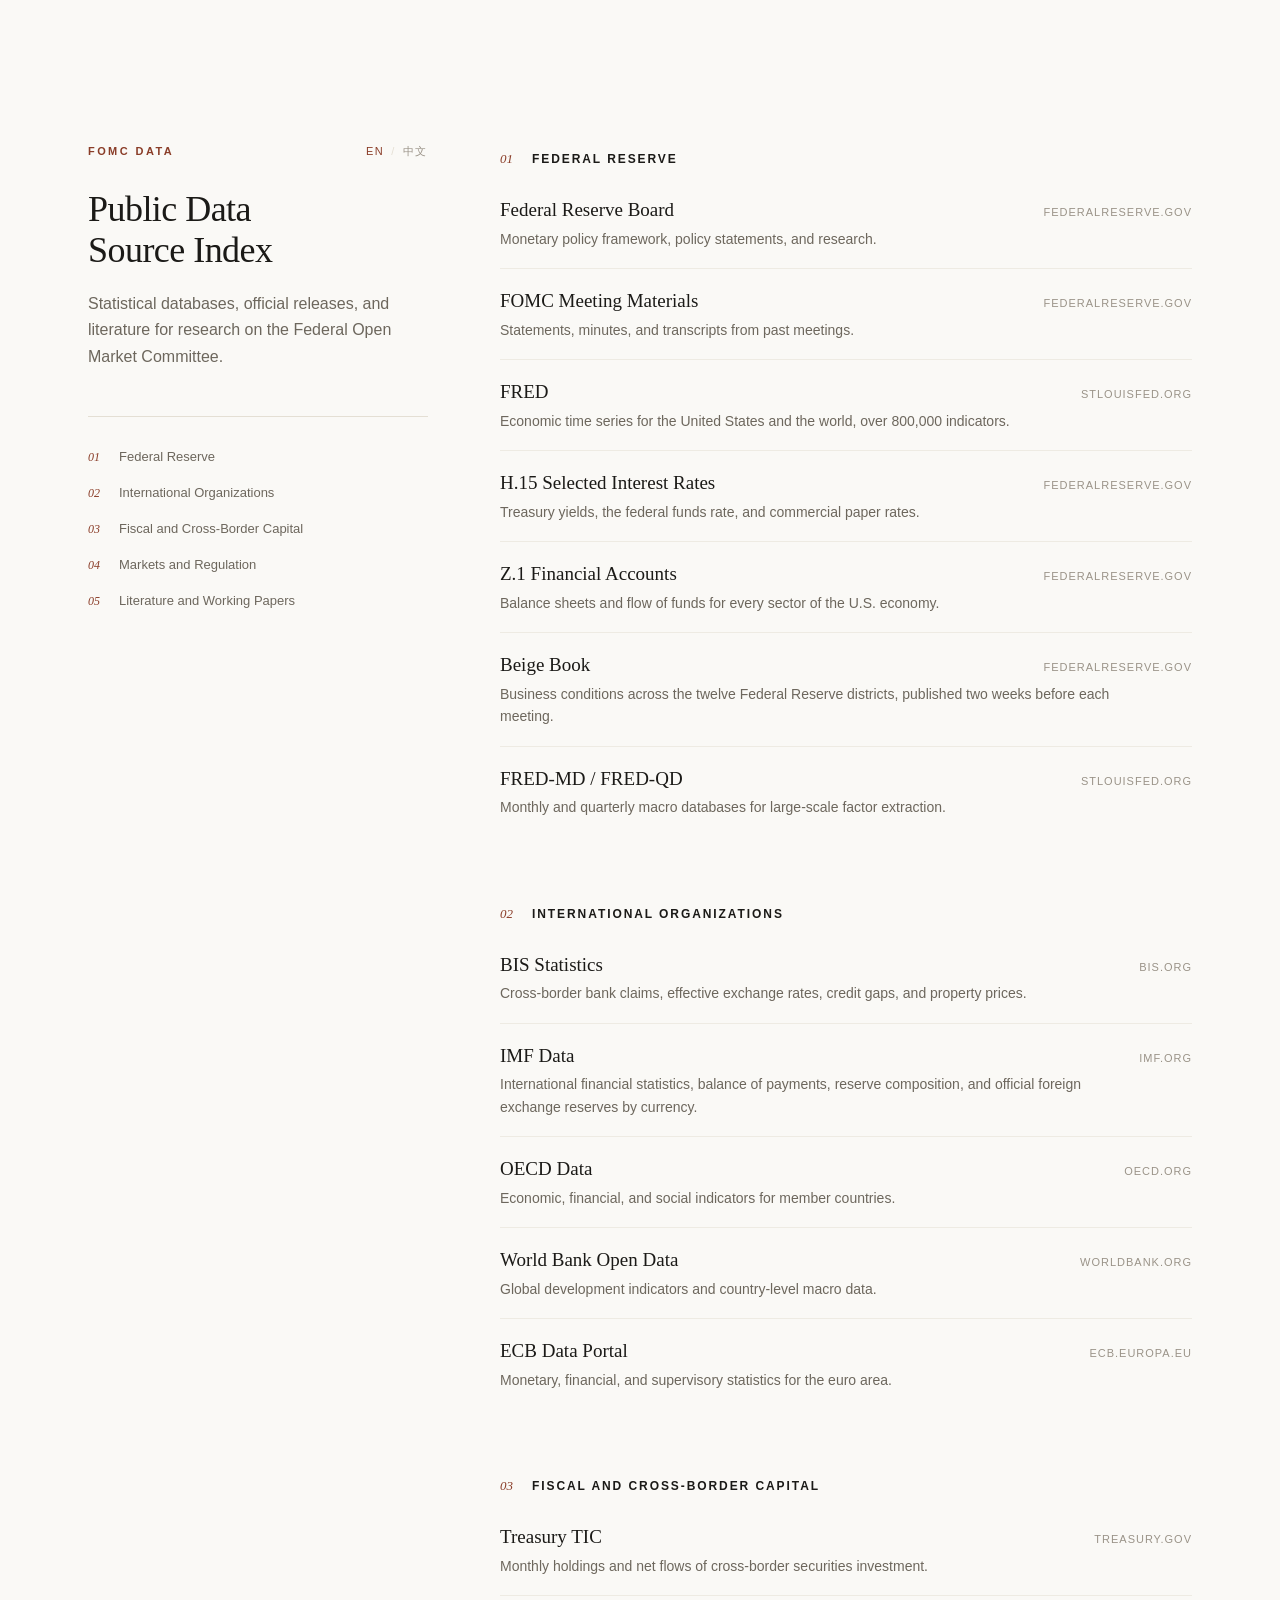
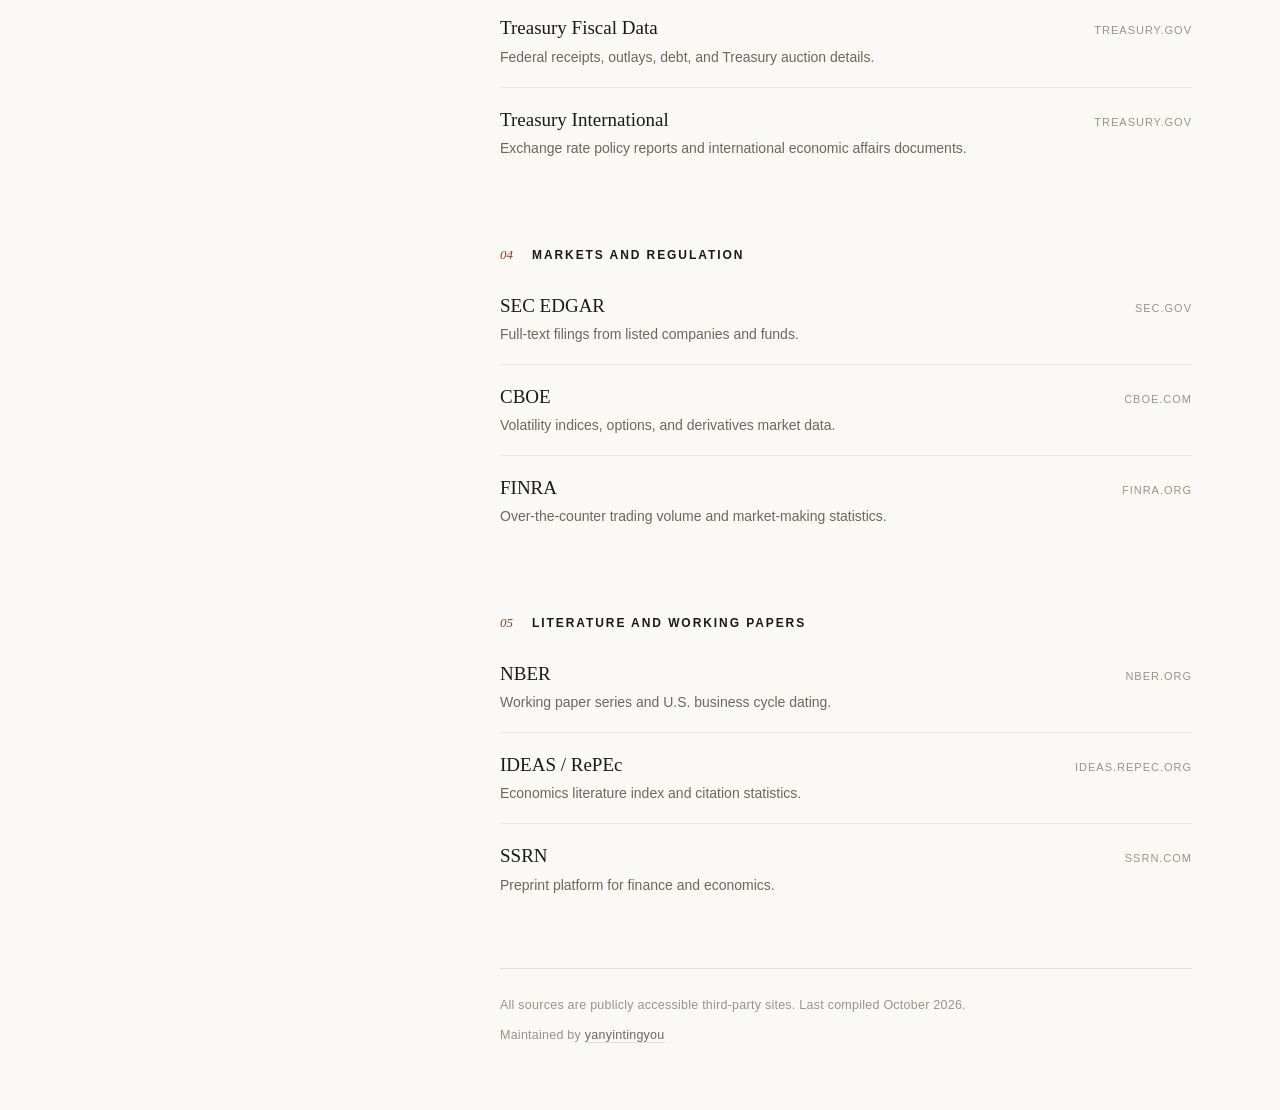
==== public/index.html @ 55bb7abe "Add 3Y/10Y/30Y ranges and chart crosshair" ====
<!DOCTYPE html>
<html lang="en">
<head>
<meta charset="UTF-8">
<meta name="viewport" content="width=device-width, initial-scale=1">
<title>FOMC Data — Public Data Source Index</title>
<meta name="description" content="An index of statistical databases, official releases, and literature related to Federal Open Market Committee research.">
<link rel="stylesheet" href="/style.css">
<script>
(function () {
  var META = {
    en: { title: "FOMC Data — Public Data Source Index", desc: "An index of statistical databases, official releases, and literature related to Federal Open Market Committee research." },
    zh: { title: "FOMC Data — 公开数据源索引", desc: "与联邦公开市场委员会研究相关的统计数据库、官方发布与文献来源索引。" }
  };
  window.setSiteLang = function (lang) {
    var key = lang === "zh" ? "zh" : "en";
    document.documentElement.lang = key === "zh" ? "zh-CN" : "en";
    document.title = META[key].title;
    var m = document.querySelector('meta[name="description"]');
    if (m) m.setAttribute("content", META[key].desc);
    var b = document.querySelectorAll("[data-lang]");
    for (var i = 0; i < b.length; i++) {
      b[i].setAttribute("aria-pressed", b[i].getAttribute("data-lang") === key ? "true" : "false");
    }
  };
  window.setSiteLang(localStorage.getItem("fomcdata-lang"));
})();
</script>
</head>
<body>

<div class="layout">

<header class="masthead">
  <div class="topbar">
    <div class="mark">FOMC Data</div>
    <div class="lang-switch" role="group" aria-label="Language">
      <button type="button" data-lang="en" aria-pressed="true">EN</button>
      <span class="sep">/</span>
      <button type="button" data-lang="zh" aria-pressed="false">中文</button>
    </div>
  </div>
  <h1><span class="en">Public Data Source Index</span><span class="zh">公开数据源索引</span></h1>
  <p class="lede"><span class="en">Statistical databases, official releases, and literature for research on the Federal Open Market Committee.</span><span class="zh">与联邦公开市场委员会研究相关的统计数据库、官方发布与文献来源。</span></p>
  <nav class="toc" aria-label="Sections">
    <a href="#fed"><span class="idx">01</span><span class="en">Federal Reserve</span><span class="zh">美联储</span></a>
    <a href="#intl"><span class="idx">02</span><span class="en">International Organizations</span><span class="zh">国际组织</span></a>
    <a href="#fiscal"><span class="idx">03</span><span class="en">Fiscal and Cross-Border Capital</span><span class="zh">财政与跨境资本</span></a>
    <a href="#markets"><span class="idx">04</span><span class="en">Markets and Regulation</span><span class="zh">市场与监管</span></a>
    <a href="#literature"><span class="idx">05</span><span class="en">Literature and Working Papers</span><span class="zh">文献与工作论文</span></a>
  </nav>
</header>

<main>

  <section class="snapshot" id="snapshot" hidden>
    <h2><span class="en">Market snapshot</span><span class="zh">市场快照</span></h2>
    <div class="tiles" id="tiles"></div>
    <figure class="chart">
      <figcaption>
        <span class="chart-label" id="chart-label"></span>
        <span class="ranges" id="ranges">
          <button type="button" data-range="1y" aria-pressed="true">1Y</button>
          <button type="button" data-range="3y" aria-pressed="false">3Y</button>
          <button type="button" data-range="5y" aria-pressed="false">5Y</button>
          <button type="button" data-range="10y" aria-pressed="false">10Y</button>
          <button type="button" data-range="20y" aria-pressed="false">20Y</button>
          <button type="button" data-range="30y" aria-pressed="false">30Y</button>
        </span>
      </figcaption>
      <svg id="chart" viewBox="0 0 640 208" role="img" aria-labelledby="chart-label"></svg>
    </figure>
    <p class="note"><span class="en">Sources: New York Fed, FRED, CBOE. Refreshed once a day around 06:00 UTC.</span><span class="zh">数据来源：纽约联储、FRED、CBOE。每日 06:00 UTC 左右更新一次。</span></p>
  </section>

  <section class="group" id="fed">
    <h2><span class="idx">01</span><span class="en">Federal Reserve</span><span class="zh">美联储</span></h2>
    <ul class="items">
      <li>
        <div class="head"><a href="https://www.federalreserve.gov/monetarypolicy.htm"><span class="en">Federal Reserve Board</span><span class="zh">美联储理事会</span></a><span class="host">federalreserve.gov</span></div>
        <p><span class="en">Monetary policy framework, policy statements, and research.</span><span class="zh">货币政策框架、政策声明与研究报告</span></p>
      </li>
      <li>
        <div class="head"><a href="https://www.federalreserve.gov/monetarypolicy/fomccalendars.htm"><span class="en">FOMC Meeting Materials</span><span class="zh">FOMC 会议材料</span></a><span class="host">federalreserve.gov</span></div>
        <p><span class="en">Statements, minutes, and transcripts from past meetings.</span><span class="zh">历次会议的声明、纪要与记录文件</span></p>
      </li>
      <li>
        <div class="head"><a href="https://fred.stlouisfed.org/">FRED</a><span class="host">stlouisfed.org</span></div>
        <p><span class="en">Economic time series for the United States and the world, over 800,000 indicators.</span><span class="zh">美国及国际经济时间序列，覆盖八十余万条指标</span></p>
      </li>
      <li>
        <div class="head"><a href="https://www.federalreserve.gov/releases/h15/"><span class="en">H.15 Selected Interest Rates</span><span class="zh">H.15 利率</span></a><span class="host">federalreserve.gov</span></div>
        <p><span class="en">Treasury yields, the federal funds rate, and commercial paper rates.</span><span class="zh">国债收益率、联邦基金利率与商业票据利率</span></p>
      </li>
      <li>
        <div class="head"><a href="https://www.federalreserve.gov/releases/z1/"><span class="en">Z.1 Financial Accounts</span><span class="zh">Z.1 金融账户</span></a><span class="host">federalreserve.gov</span></div>
        <p><span class="en">Balance sheets and flow of funds for every sector of the U.S. economy.</span><span class="zh">美国各部门资产负债表与资金流量</span></p>
      </li>
      <li>
        <div class="head"><a href="https://www.federalreserve.gov/monetarypolicy/beigebook/"><span class="en">Beige Book</span><span class="zh">褐皮书</span></a><span class="host">federalreserve.gov</span></div>
        <p><span class="en">Business conditions across the twelve Federal Reserve districts, published two weeks before each meeting.</span><span class="zh">十二个联储辖区的景气调查，会前两周发布</span></p>
      </li>
      <li>
        <div class="head"><a href="https://www.stlouisfed.org/research/economists/mccracken/fred-databases">FRED-MD / FRED-QD</a><span class="host">stlouisfed.org</span></div>
        <p><span class="en">Monthly and quarterly macro databases for large-scale factor extraction.</span><span class="zh">月度与季度宏观数据库，适合大规模因子提取</span></p>
      </li>
    </ul>
  </section>

  <section class="group" id="intl">
    <h2><span class="idx">02</span><span class="en">International Organizations</span><span class="zh">国际组织</span></h2>
    <ul class="items">
      <li>
        <div class="head"><a href="https://www.bis.org/statistics/">BIS Statistics</a><span class="host">bis.org</span></div>
        <p><span class="en">Cross-border bank claims, effective exchange rates, credit gaps, and property prices.</span><span class="zh">跨境银行债权、有效汇率、信贷缺口与房地产价格</span></p>
      </li>
      <li>
        <div class="head"><a href="https://data.imf.org/">IMF Data</a><span class="host">imf.org</span></div>
        <p><span class="en">International financial statistics, balance of payments, reserve composition, and official foreign exchange reserves by currency.</span><span class="zh">国际金融统计、国际收支、储备构成与官方外汇储备币种</span></p>
      </li>
      <li>
        <div class="head"><a href="https://data.oecd.org/">OECD Data</a><span class="host">oecd.org</span></div>
        <p><span class="en">Economic, financial, and social indicators for member countries.</span><span class="zh">成员国经济、金融与社会指标</span></p>
      </li>
      <li>
        <div class="head"><a href="https://data.worldbank.org/"><span class="en">World Bank Open Data</span><span class="zh">世界银行公开数据</span></a><span class="host">worldbank.org</span></div>
        <p><span class="en">Global development indicators and country-level macro data.</span><span class="zh">全球发展指标与国别宏观数据</span></p>
      </li>
      <li>
        <div class="head"><a href="https://data.ecb.europa.eu/"><span class="en">ECB Data Portal</span><span class="zh">欧洲央行数据门户</span></a><span class="host">ecb.europa.eu</span></div>
        <p><span class="en">Monetary, financial, and supervisory statistics for the euro area.</span><span class="zh">欧元区货币、金融与监管统计</span></p>
      </li>
    </ul>
  </section>

  <section class="group" id="fiscal">
    <h2><span class="idx">03</span><span class="en">Fiscal and Cross-Border Capital</span><span class="zh">财政与跨境资本</span></h2>
    <ul class="items">
      <li>
        <div class="head"><a href="https://ticdata.treasury.gov/"><span class="en">Treasury TIC</span><span class="zh">美国财政部 TIC</span></a><span class="host">treasury.gov</span></div>
        <p><span class="en">Monthly holdings and net flows of cross-border securities investment.</span><span class="zh">跨境证券投资的月度持仓与净流动数据</span></p>
      </li>
      <li>
        <div class="head"><a href="https://fiscaldata.treasury.gov/"><span class="en">Treasury Fiscal Data</span><span class="zh">财政部财政数据</span></a><span class="host">treasury.gov</span></div>
        <p><span class="en">Federal receipts, outlays, debt, and Treasury auction details.</span><span class="zh">联邦财政收支、债务与国债发行明细</span></p>
      </li>
      <li>
        <div class="head"><a href="https://home.treasury.gov/policy-issues/international"><span class="en">Treasury International</span><span class="zh">财政部国际事务</span></a><span class="host">treasury.gov</span></div>
        <p><span class="en">Exchange rate policy reports and international economic affairs documents.</span><span class="zh">汇率政策报告与国际经济事务文件</span></p>
      </li>
    </ul>
  </section>

  <section class="group" id="markets">
    <h2><span class="idx">04</span><span class="en">Markets and Regulation</span><span class="zh">市场与监管</span></h2>
    <ul class="items">
      <li>
        <div class="head"><a href="https://www.sec.gov/edgar">SEC EDGAR</a><span class="host">sec.gov</span></div>
        <p><span class="en">Full-text filings from listed companies and funds.</span><span class="zh">上市公司与基金的申报文件全文</span></p>
      </li>
      <li>
        <div class="head"><a href="https://www.cboe.com/"><span class="en">CBOE</span><span class="zh">芝加哥期权交易所</span></a><span class="host">cboe.com</span></div>
        <p><span class="en">Volatility indices, options, and derivatives market data.</span><span class="zh">波动率指数、期权与衍生品市场数据</span></p>
      </li>
      <li>
        <div class="head"><a href="https://www.finra.org/"><span class="en">FINRA</span><span class="zh">美国金融业监管局</span></a><span class="host">finra.org</span></div>
        <p><span class="en">Over-the-counter trading volume and market-making statistics.</span><span class="zh">场外交易量与做市统计</span></p>
      </li>
    </ul>
  </section>

  <section class="group" id="literature">
    <h2><span class="idx">05</span><span class="en">Literature and Working Papers</span><span class="zh">文献与工作论文</span></h2>
    <ul class="items">
      <li>
        <div class="head"><a href="https://www.nber.org/"><span class="en">NBER</span><span class="zh">美国全国经济研究所</span></a><span class="host">nber.org</span></div>
        <p><span class="en">Working paper series and U.S. business cycle dating.</span><span class="zh">工作论文系列与美国商业周期日期判定</span></p>
      </li>
      <li>
        <div class="head"><a href="https://ideas.repec.org/">IDEAS / RePEc</a><span class="host">ideas.repec.org</span></div>
        <p><span class="en">Economics literature index and citation statistics.</span><span class="zh">经济学文献索引与引用统计</span></p>
      </li>
      <li>
        <div class="head"><a href="https://www.ssrn.com/">SSRN</a><span class="host">ssrn.com</span></div>
        <p><span class="en">Preprint platform for finance and economics.</span><span class="zh">金融与经济学预印本平台</span></p>
      </li>
    </ul>
  </section>

</main>

<footer>
  <p><span class="en">All sources are publicly accessible third-party sites. Last compiled October 2026.</span><span class="zh">以上均为公开可访问的第三方来源 · 最后整理于 2026 年 10 月</span></p>
  <p class="credit"><span class="en">Maintained by <a href="https://github.com/yanyintingyou">yanyintingyou</a></span><span class="zh">由 <a href="https://github.com/yanyintingyou">yanyintingyou</a> 维护</span></p>
</footer>

</div>

<script>
(function () {
  var data = null;
  var current = "effr";
  var range = "1y";
  var state = null;
  var RANGES = {
    "1y": 365,
    "3y": 365 * 3,
    "5y": 365 * 5,
    "10y": 365 * 10,
    "20y": 365 * 20,
    "30y": 365 * 30
  };

  function fmt(v, d) { return v.toFixed(d); }

  function deltaText(item) {
    var diff = item.last - item.prev;
    var sign = diff > 0 ? "+" : "";
    var suffix = item.unit === "%" ? " pp" : "";
    return sign + diff.toFixed(item.decimals) + suffix;
  }

  function sparkPath(points, w, h) {
    if (points.length < 2) return "";
    var vals = points.map(function (p) { return p[1]; });
    var min = Math.min.apply(null, vals);
    var max = Math.max.apply(null, vals);
    var span = max - min || 1;
    var step = w / (points.length - 1);
    return points.map(function (p, i) {
      var x = i * step;
      var y = h - 3 - ((p[1] - min) / span) * (h - 6);
      return (i ? "L" : "M") + x.toFixed(1) + " " + y.toFixed(1);
    }).join(" ");
  }

  function renderTiles() {
    var box = document.getElementById("tiles");
    box.innerHTML = "";
    Object.keys(data.series).forEach(function (key) {
      var item = data.series[key];
      var btn = document.createElement("button");
      btn.type = "button";
      btn.className = "tile";
      btn.setAttribute("data-key", key);
      btn.setAttribute("aria-pressed", key === current ? "true" : "false");
      var pts = item.points.slice(-30);
      btn.innerHTML =
        '<span class="tile-name"><span class="en">' + item.tile_en + '</span><span class="zh">' + item.tile_zh + '</span></span>' +
        '<span class="tile-value">' + fmt(item.last, item.decimals) +
          (item.unit ? '<span class="unit">' + item.unit + "</span>" : "") + "</span>" +
        '<span class="tile-delta">' + deltaText(item) + "</span>" +
        '<svg class="spark" viewBox="0 0 100 28" preserveAspectRatio="none" aria-hidden="true">' +
          '<path d="' + sparkPath(pts, 100, 28) + '" fill="none" stroke="currentColor" stroke-width="1" vector-effect="non-scaling-stroke"/>' +
        "</svg>";
      box.appendChild(btn);
    });
  }

  function renderChart() {
    if (!data) return;
    var item = data.series[current];
    var days = RANGES[range];
    var cutoff = new Date(Date.now() - days * 86400000).toISOString().slice(0, 10);
    var pts = item.points.filter(function (p) { return p[0] >= cutoff; });
    if (pts.length < 2) pts = item.points.slice(-30);

    var W = 640, H = 208, L = 4, R = 46, T = 12, B = 22;
    var vals = pts.map(function (p) { return p[1]; });
    var rawMin = Math.min.apply(null, vals);
    var rawMax = Math.max.apply(null, vals);
    var pad = (rawMax - rawMin) * 0.12 || 1;
    var min = rawMin - pad;
    var max = rawMax + pad;
    var span = max - min || 1;
    var t0 = Date.parse(pts[0][0] + "T00:00:00Z");
    var t1 = Date.parse(pts[pts.length - 1][0] + "T00:00:00Z");
    var tSpan = t1 - t0 || 1;

    function xOf(d) { return L + ((Date.parse(d + "T00:00:00Z") - t0) / tSpan) * (W - L - R); }
    function yOf(v) { return T + (1 - (v - min) / span) * (H - T - B); }

    var line = pts.map(function (p, i) {
      return (i ? "L" : "M") + xOf(p[0]).toFixed(1) + " " + yOf(p[1]).toFixed(1);
    }).join(" ");
    var lastX = xOf(pts[pts.length - 1][0]).toFixed(1);
    var firstX = xOf(pts[0][0]).toFixed(1);
    var baseY = H - B;
    var area = line + " L" + lastX + " " + baseY + " L" + firstX + " " + baseY + " Z";

    var grid = [0, 0.5, 1].map(function (f) {
      var y = T + f * (H - T - B);
      return '<line x1="' + L + '" y1="' + y.toFixed(1) + '" x2="' + (W - R) + '" y2="' + y.toFixed(1) + '" stroke="var(--hair)" stroke-width="1"/>';
    }).join("");

    var labels =
      '<text x="' + (W - R + 6) + '" y="' + (T + 4) + '" font-size="10" fill="var(--dim)">' + fmt(rawMax, item.decimals) + "</text>" +
      '<text x="' + (W - R + 6) + '" y="' + (H - B) + '" font-size="10" fill="var(--dim)">' + fmt(rawMin, item.decimals) + "</text>" +
      '<text x="' + L + '" y="' + (H - 6) + '" font-size="10" fill="var(--dim)">' + pts[0][0] + "</text>" +
      '<text x="' + (W - R) + '" y="' + (H - 6) + '" font-size="10" fill="var(--dim)" text-anchor="end">' + pts[pts.length - 1][0] + "</text>";

    document.getElementById("chart").innerHTML = grid +
      '<path d="' + area + '" fill="var(--accent)" opacity="0.07"/>' +
      '<path d="' + line + '" fill="none" stroke="var(--accent)" stroke-width="1.3" stroke-linejoin="round"/>' +
      labels +
      '<g id="cross"></g>';

    state = { pts: pts, xOf: xOf, yOf: yOf, W: W, H: H, L: L, R: R, T: T, B: B, item: item };
    hideCross();

    var zh = document.documentElement.lang === "zh-CN";
    document.getElementById("chart-label").textContent =
      (zh ? item.label_zh : item.label_en) + " · " + fmt(item.last, item.decimals) +
      (item.unit || "") + " · " + item.asof;
  }

  function hideCross() {
    var cross = document.getElementById("cross");
    if (cross) cross.innerHTML = "";
  }

  function showCross(clientX) {
    if (!state) return;
    var svg = document.getElementById("chart");
    var rect = svg.getBoundingClientRect();
    if (!rect.width) return;
    var s = state;
    var vx = ((clientX - rect.left) / rect.width) * s.W;
    if (vx < s.L) vx = s.L;
    if (vx > s.W - s.R) vx = s.W - s.R;
    var pts = s.pts;
    var best = 0;
    var bestD = Infinity;
    for (var i = 0; i < pts.length; i++) {
      var d = Math.abs(s.xOf(pts[i][0]) - vx);
      if (d < bestD) { bestD = d; best = i; }
    }
    var p = pts[best];
    var px = s.xOf(p[0]);
    var py = s.yOf(p[1]);
    var cross = document.getElementById("cross");
    if (!cross) return;

    var label = p[0] + " · " + fmt(p[1], s.item.decimals) + (s.item.unit || "");
    var tw = label.length * 6.3 + 16;
    var tx = px;
    if (tx - tw / 2 < s.L) tx = s.L + tw / 2;
    if (tx + tw / 2 > s.W - s.R) tx = s.W - s.R - tw / 2;
    var ty = py - 12;
    if (ty - 16 < s.T) ty = py + 26;

    cross.innerHTML =
      '<line x1="' + px + '" y1="' + s.T + '" x2="' + px + '" y2="' + (s.H - s.B) + '" stroke="var(--rule)" stroke-width="1" stroke-dasharray="3 3"/>' +
      '<line x1="' + s.L + '" y1="' + py + '" x2="' + (s.W - s.R) + '" y2="' + py + '" stroke="var(--rule)" stroke-width="1" stroke-dasharray="3 3"/>' +
      '<circle cx="' + px + '" cy="' + py + '" r="3.2" fill="var(--accent)"/>' +
      '<rect x="' + (tx - tw / 2) + '" y="' + (ty - 15) + '" width="' + tw + '" height="21" rx="3" fill="var(--ink)"/>' +
      '<text x="' + tx + '" y="' + (ty - 1) + '" text-anchor="middle" font-size="11" fill="var(--paper)">' + label + "</text>";
  }

  var svgEl = document.getElementById("chart");
  svgEl.addEventListener("mousemove", function (e) { showCross(e.clientX); });
  svgEl.addEventListener("mouseleave", hideCross);
  svgEl.addEventListener("touchstart", function (e) {
    if (e.touches[0]) showCross(e.touches[0].clientX);
  }, { passive: true });
  svgEl.addEventListener("touchmove", function (e) {
    if (e.touches[0]) {
      showCross(e.touches[0].clientX);
      e.preventDefault();
    }
  }, { passive: false });
  svgEl.addEventListener("touchend", hideCross);

  document.getElementById("tiles").addEventListener("click", function (e) {
    var btn = e.target.closest(".tile");
    if (!btn || !data) return;
    current = btn.getAttribute("data-key");
    var all = document.querySelectorAll(".tile");
    for (var i = 0; i < all.length; i++) {
      all[i].setAttribute("aria-pressed", all[i] === btn ? "true" : "false");
    }
    renderChart();
  });

  document.getElementById("ranges").addEventListener("click", function (e) {
    var btn = e.target.closest("button");
    if (!btn || !data) return;
    range = btn.getAttribute("data-range");
    var all = document.querySelectorAll("#ranges button");
    for (var i = 0; i < all.length; i++) {
      all[i].setAttribute("aria-pressed", all[i] === btn ? "true" : "false");
    }
    renderChart();
  });

  fetch("/data/market.json")
    .then(function (r) { if (!r.ok) throw new Error("http " + r.status); return r.json(); })
    .then(function (json) {
      data = json;
      current = Object.keys(data.series)[0];
      document.getElementById("snapshot").hidden = false;
      renderTiles();
      renderChart();
      window.__snapshotRender = renderChart;
    })
    .catch(function () {});
})();
</script>

<script>
(function () {
  var buttons = document.querySelectorAll("[data-lang]");
  for (var i = 0; i < buttons.length; i++) {
    buttons[i].addEventListener("click", function () {
      var lang = this.getAttribute("data-lang");
      window.setSiteLang(lang);
      localStorage.setItem("fomcdata-lang", lang);
      if (window.__snapshotRender) window.__snapshotRender();
    });
  }
  window.setSiteLang(localStorage.getItem("fomcdata-lang"));
})();
</script>

</body>
</html>
---- style.css ----
:root {
  --paper: #faf9f6;
  --ink: #1b1a17;
  --muted: #6d675d;
  --dim: #9a9388;
  --rule: #e4dfd4;
  --hair: #eeebe3;
  --accent: #8a3d28;
  --serif: Georgia, "Times New Roman", "Songti SC", "SimSun", serif;
  --sans: -apple-system, "Segoe UI", "PingFang SC", "Microsoft YaHei", sans-serif;
}

* { box-sizing: border-box; }

body {
  margin: 0;
  background: var(--paper);
  color: var(--ink);
  font-family: var(--sans);
  font-size: 16px;
  line-height: 1.7;
  -webkit-font-smoothing: antialiased;
  text-rendering: optimizeLegibility;
}

.layout {
  max-width: 720px;
  margin: 0 auto;
  padding: 0 30px;
}

/* ---------- masthead ---------- */

.masthead {
  padding: 88px 0 52px;
  border-bottom: 1px solid var(--rule);
}

.mark {
  font-size: 11px;
  letter-spacing: 0.22em;
  text-transform: uppercase;
  color: var(--accent);
  font-weight: 600;
}

/* ---------- language switch ---------- */

.topbar {
  display: flex;
  justify-content: space-between;
  align-items: baseline;
  gap: 16px;
}

.lang-switch {
  display: flex;
  align-items: baseline;
  gap: 7px;
  font-size: 11px;
  letter-spacing: 0.14em;
  text-transform: uppercase;
  color: var(--dim);
}

.lang-switch button {
  font: inherit;
  letter-spacing: inherit;
  text-transform: inherit;
  color: var(--dim);
  background: none;
  border: 0;
  padding: 2px 0;
  cursor: pointer;
  transition: color 0.18s ease;
}

.lang-switch button:hover { color: var(--ink); }

.lang-switch button[aria-pressed="true"] { color: var(--accent); }

.lang-switch .sep { color: var(--rule); }

html[lang="en"] .zh,
html[lang="zh-CN"] .en { display: none; }

.masthead h1 {
  margin: 26px 0 0;
  font-family: var(--serif);
  font-size: clamp(34px, 5.4vw, 48px);
  font-weight: 400;
  line-height: 1.14;
  letter-spacing: -0.015em;
  text-wrap: balance;
}

.lede {
  margin: 20px 0 0;
  max-width: 30em;
  color: var(--muted);
  font-size: 16px;
  line-height: 1.65;
}

/* ---------- section index ---------- */

.toc {
  display: none;
  margin-top: 46px;
  padding-top: 22px;
  border-top: 1px solid var(--rule);
}

.toc a {
  display: flex;
  align-items: baseline;
  gap: 13px;
  padding: 7px 0;
  color: var(--muted);
  font-size: 13px;
  text-decoration: none;
  transition: color 0.18s ease;
}

.toc a:hover { color: var(--accent); }

.toc .idx {
  font-family: var(--serif);
  font-style: italic;
  font-size: 12px;
  color: var(--accent);
  min-width: 18px;
}

/* ---------- groups ---------- */

main { padding: 0 0 40px; }

.group {
  padding: 52px 0 8px;
  scroll-margin-top: 48px;
}

.group h2 {
  display: flex;
  align-items: baseline;
  gap: 14px;
  margin: 0 0 8px;
  font-size: 12px;
  font-weight: 600;
  letter-spacing: 0.16em;
  text-transform: uppercase;
  color: var(--ink);
}

.group .idx {
  font-family: var(--serif);
  font-style: italic;
  font-size: 13px;
  letter-spacing: 0;
  color: var(--accent);
  font-weight: 400;
  min-width: 18px;
}

/* ---------- items ---------- */

.items {
  list-style: none;
  margin: 0;
  padding: 0;
}

.items li {
  padding: 19px 0 18px;
  border-bottom: 1px solid var(--hair);
}

.items li:last-child { border-bottom: none; }

.head {
  display: flex;
  justify-content: space-between;
  align-items: baseline;
  gap: 18px;
}

.head a {
  font-family: var(--serif);
  font-size: 19px;
  line-height: 1.35;
  color: var(--ink);
  text-decoration: none;
  transition: color 0.18s ease;
}

.head a:hover { color: var(--accent); }

.host {
  flex: 0 0 auto;
  font-size: 11px;
  letter-spacing: 0.09em;
  text-transform: uppercase;
  color: var(--dim);
  font-variant-numeric: tabular-nums;
}

.items p {
  margin: 5px 0 0;
  font-size: 14px;
  line-height: 1.6;
  color: var(--muted);
  max-width: 44em;
}

/* ---------- footer ---------- */

footer {
  border-top: 1px solid var(--rule);
  padding: 26px 0 64px;
  color: var(--dim);
  font-size: 12.5px;
  letter-spacing: 0.02em;
}

footer p { margin: 0; }

footer p + p { margin-top: 9px; }

footer a {
  color: var(--muted);
  text-decoration: none;
  border-bottom: 1px solid var(--rule);
  transition: color 0.18s ease, border-color 0.18s ease;
}

footer a:hover {
  color: var(--accent);
  border-bottom-color: var(--accent);
}

/* ---------- wide screens ---------- */

@media (min-width: 1000px) {
  .layout {
    display: grid;
    grid-template-columns: 340px minmax(0, 1fr);
    grid-template-areas: "side main" "side foot";
    column-gap: 72px;
    max-width: 1200px;
    padding: 0 48px;
  }

  .masthead {
    grid-area: side;
    position: sticky;
    top: 48px;
    align-self: start;
    padding: 92px 0 0;
    border-bottom: 0;
  }

  .masthead h1 { font-size: 36px; }

  .toc { display: block; }

  main {
    grid-area: main;
    padding: 92px 0 44px;
  }

  main .group:first-child { padding-top: 0; }

  .group { padding: 56px 0 10px; }

  footer { grid-area: foot; }
}

@media (max-width: 620px) {
  .layout { padding: 0 22px; }
  .masthead { padding: 56px 0 38px; }
  .group { padding: 40px 0 4px; }
  .head { flex-direction: column; align-items: flex-start; gap: 3px; }
  .head a { font-size: 17.5px; }
  .host { font-size: 10.5px; }
  .items p { font-size: 13.5px; }
}
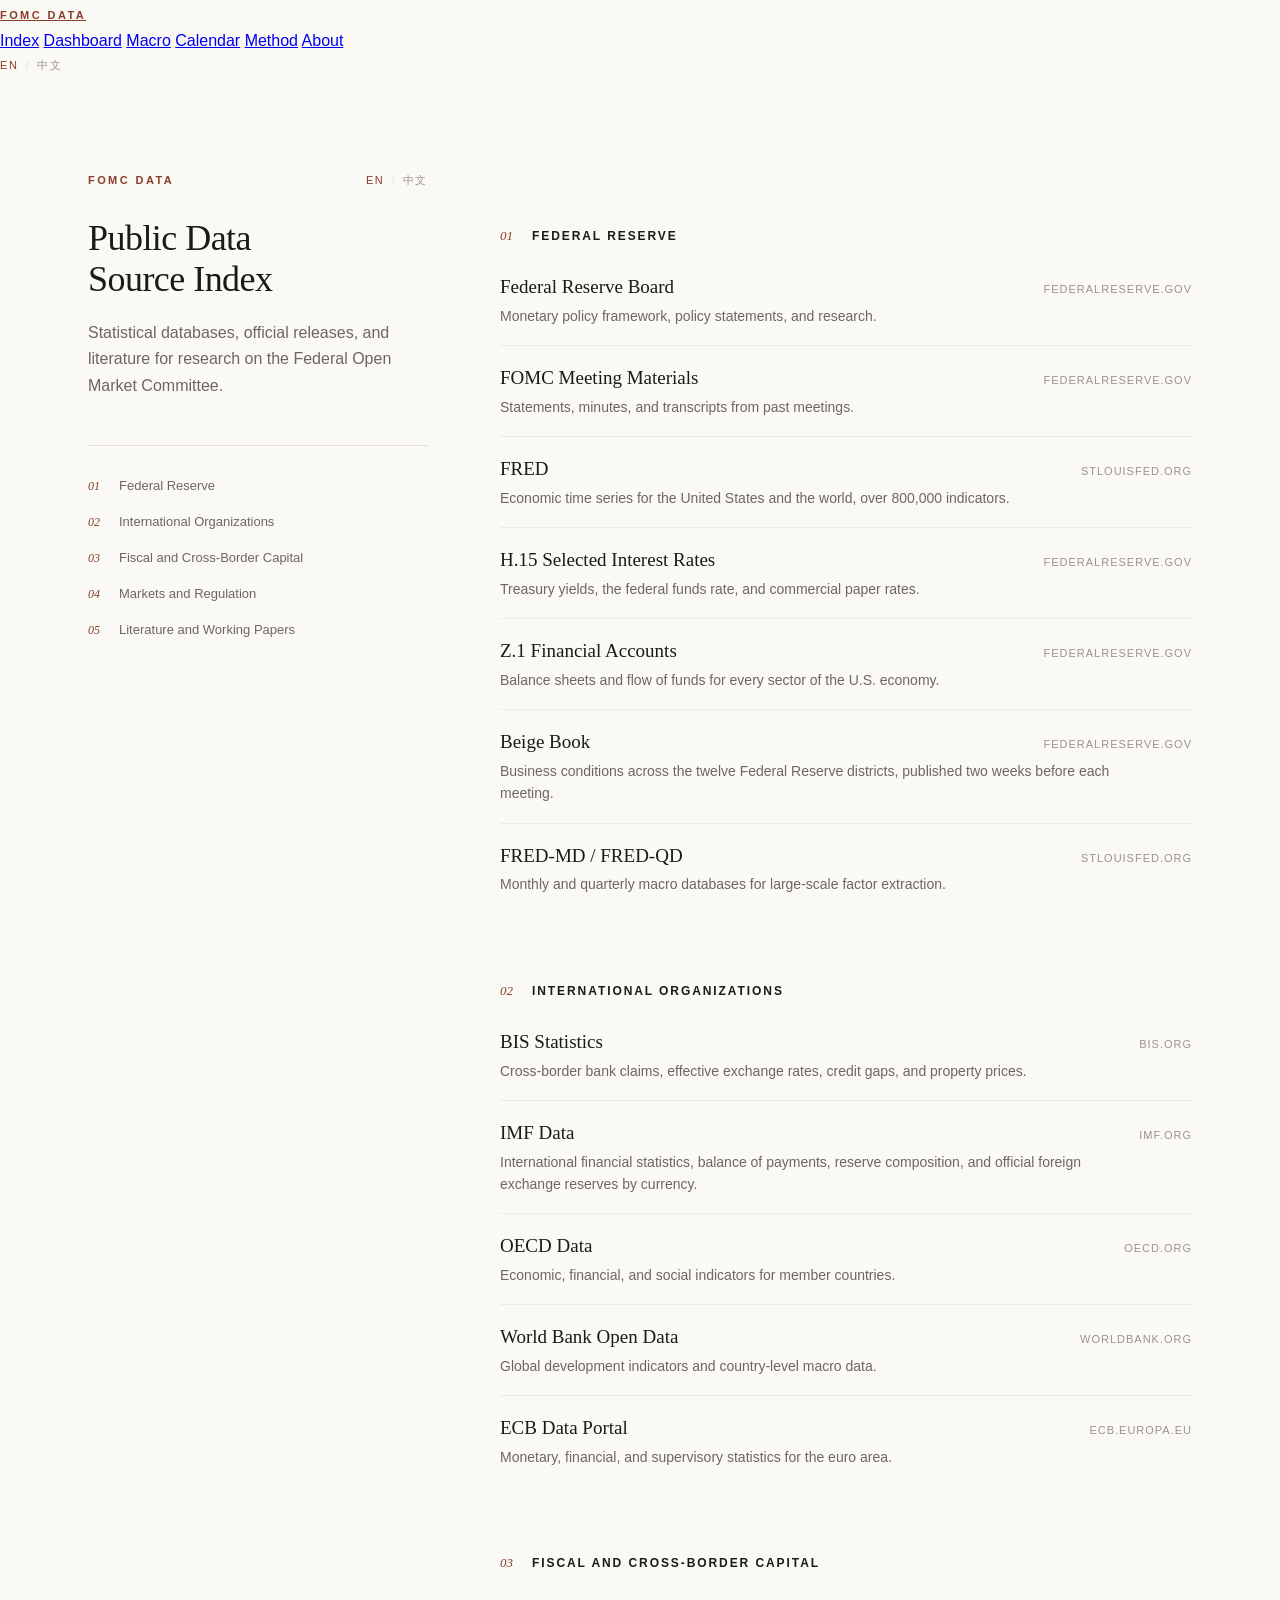
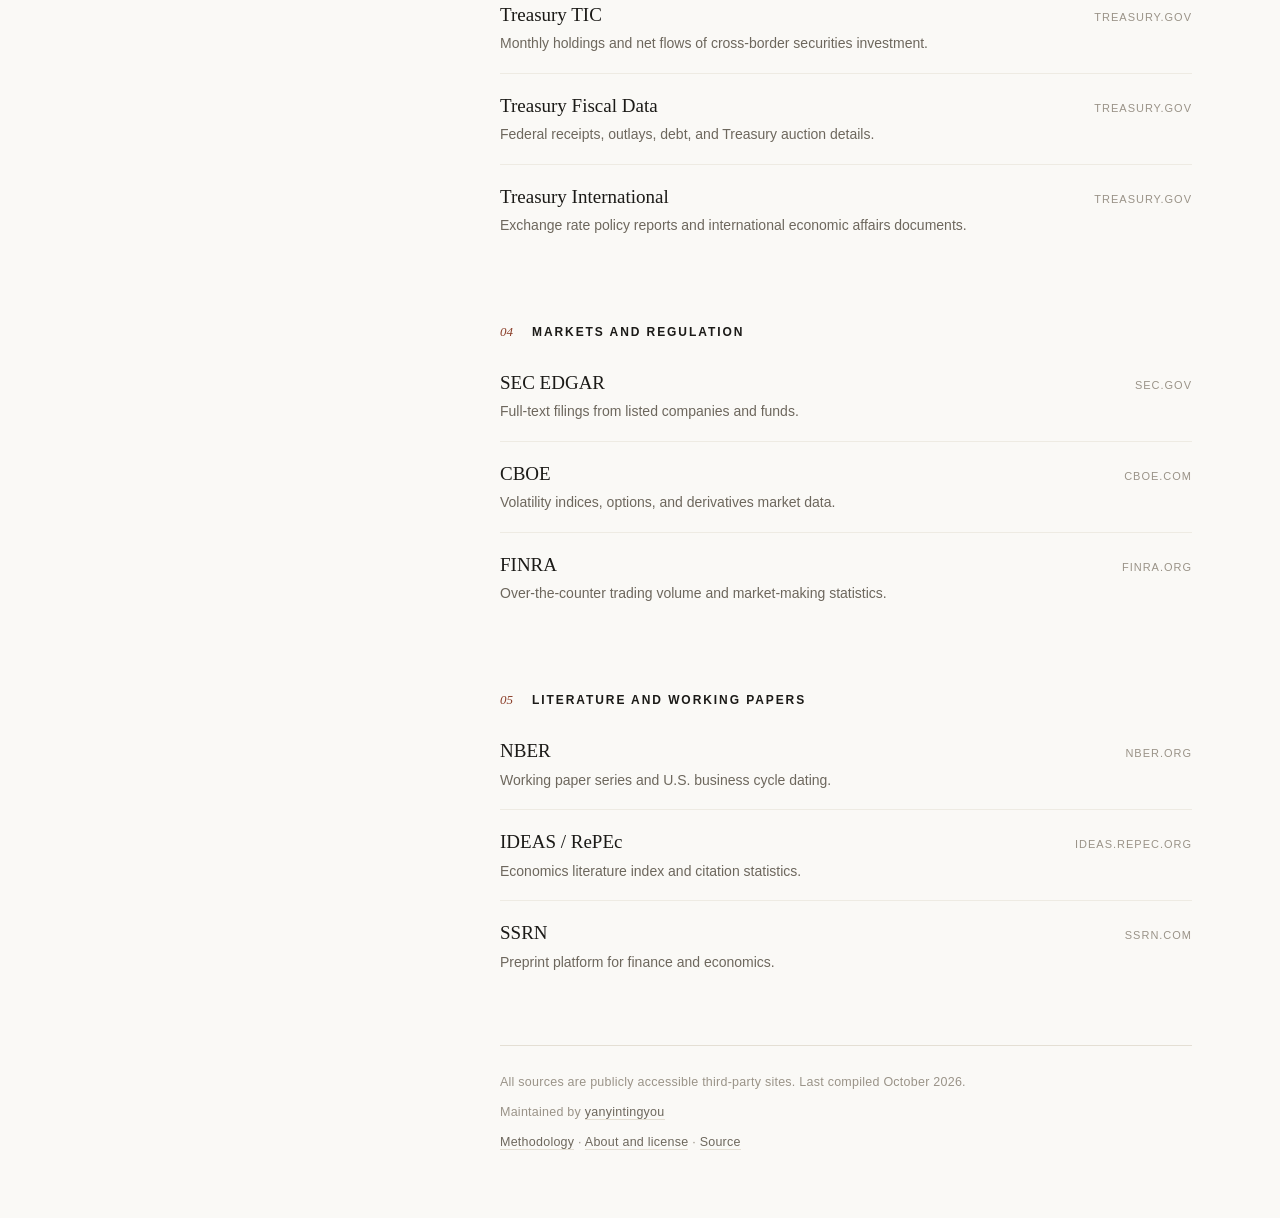
==== commit 16df756f: "Split the site into pages and add the chart dashboard" ====
--- a/public/index.html
+++ b/public/index.html
@@ -5,29 +5,31 @@
 <meta name="viewport" content="width=device-width, initial-scale=1">
 <title>FOMC Data — Public Data Source Index</title>
 <meta name="description" content="An index of statistical databases, official releases, and literature related to Federal Open Market Committee research.">
+<link rel="icon" href="/favicon.svg" type="image/svg+xml">
 <link rel="stylesheet" href="/style.css">
-<script>
-(function () {
-  var META = {
-    en: { title: "FOMC Data — Public Data Source Index", desc: "An index of statistical databases, official releases, and literature related to Federal Open Market Committee research." },
-    zh: { title: "FOMC Data — 公开数据源索引", desc: "与联邦公开市场委员会研究相关的统计数据库、官方发布与文献来源索引。" }
-  };
-  window.setSiteLang = function (lang) {
-    var key = lang === "zh" ? "zh" : "en";
-    document.documentElement.lang = key === "zh" ? "zh-CN" : "en";
-    document.title = META[key].title;
-    var m = document.querySelector('meta[name="description"]');
-    if (m) m.setAttribute("content", META[key].desc);
-    var b = document.querySelectorAll("[data-lang]");
-    for (var i = 0; i < b.length; i++) {
-      b[i].setAttribute("aria-pressed", b[i].getAttribute("data-lang") === key ? "true" : "false");
-    }
-  };
-  window.setSiteLang(localStorage.getItem("fomcdata-lang"));
-})();
-</script>
+<script src="/site.js" defer></script>
+<script src="/data.js" defer></script>
+<script src="/chart.js" defer></script>
 </head>
-<body>
+<body data-title-en="FOMC Data — Public Data Source Index" data-title-zh="FOMC Data — 公开数据源索引" data-desc-en="An index of statistical databases, official releases, and literature related to Federal Open Market Committee research." data-desc-zh="与联邦公开市场委员会研究相关的统计数据库、官方发布与文献来源索引。">
+<header class="global-head">
+  <div class="global-inner">
+    <a class="mark" href="/">FOMC Data</a>
+    <nav class="site-nav" aria-label="Site">
+      <a href="/" aria-current="page"><span class="en">Index</span><span class="zh">索引</span></a>
+      <a href="/dashboard"><span class="en">Dashboard</span><span class="zh">图表</span></a>
+      <a href="/macro"><span class="en">Macro</span><span class="zh">宏观</span></a>
+      <a href="/calendar"><span class="en">Calendar</span><span class="zh">日历</span></a>
+      <a href="/methodology"><span class="en">Method</span><span class="zh">方法</span></a>
+      <a href="/about"><span class="en">About</span><span class="zh">关于</span></a>
+    </nav>
+    <div class="lang-switch" role="group" aria-label="Language">
+      <button type="button" data-lang="en" aria-pressed="true">EN</button>
+      <span class="sep">/</span>
+      <button type="button" data-lang="zh" aria-pressed="false">中文</button>
+    </div>
+  </div>
+</header>
 
 <div class="layout">
 
@@ -68,9 +70,11 @@
           <button type="button" data-range="30y" aria-pressed="false">30Y</button>
         </span>
       </figcaption>
-      <svg id="chart" viewBox="0 0 640 208" role="img" aria-labelledby="chart-label"></svg>
+      <div class="plot" id="home-plot" tabindex="0" aria-label="Market snapshot chart"></div>
     </figure>
-    <p class="note"><span class="en">Sources: New York Fed, FRED, CBOE. Refreshed once a day around 06:00 UTC.</span><span class="zh">数据来源：纽约联储、FRED、CBOE。每日 06:00 UTC 左右更新一次。</span></p>
+    <p class="chart-note"><a href="/dashboard"><span class="en">Open the full dashboard: comparison, ranges, statistics, export →</span><span class="zh">打开完整图表：多指标对比、区间统计、导出 →</span></a></p>
+    <p class="stale" id="stale-note" hidden></p>
+    <p class="note"><span class="en">Sources: FRED, Yahoo Finance. Refreshed once a day around 23:00 UTC.</span><span class="zh">数据来源：FRED、Yahoo Finance。每日 23:00 UTC 左右更新一次。</span><span class="run" id="run-time"></span></p>
   </section>
 
   <section class="group" id="fed">
@@ -192,234 +196,106 @@
 <footer>
   <p><span class="en">All sources are publicly accessible third-party sites. Last compiled October 2026.</span><span class="zh">以上均为公开可访问的第三方来源 · 最后整理于 2026 年 10 月</span></p>
   <p class="credit"><span class="en">Maintained by <a href="https://github.com/yanyintingyou">yanyintingyou</a></span><span class="zh">由 <a href="https://github.com/yanyintingyou">yanyintingyou</a> 维护</span></p>
+  <p><a href="/methodology"><span class="en">Methodology</span><span class="zh">指标方法</span></a> · <a href="/about"><span class="en">About and license</span><span class="zh">关于与许可</span></a> · <a href="https://github.com/yanyintingyou/fomcdata-site"><span class="en">Source</span><span class="zh">源码</span></a></p>
 </footer>
 
 </div>
 
 <script>
-(function () {
-  var data = null;
-  var current = "effr";
-  var range = "1y";
-  var state = null;
-  var RANGES = {
-    "1y": 365,
-    "3y": 365 * 3,
-    "5y": 365 * 5,
-    "10y": 365 * 10,
-    "20y": 365 * 20,
-    "30y": 365 * 30
-  };
-
-  function fmt(v, d) { return v.toFixed(d); }
-
-  function deltaText(item) {
-    var diff = item.last - item.prev;
-    var sign = diff > 0 ? "+" : "";
-    var suffix = item.unit === "%" ? " pp" : "";
-    return sign + diff.toFixed(item.decimals) + suffix;
+document.addEventListener("DOMContentLoaded", function () {
+  var data = null, current = "effr", range = "1y";
+  var plot = document.getElementById("home-plot");
+
+  function draw() {
+    if (!data || !data.series[current]) return;
+    var item = data.series[current];
+    var zh = document.documentElement.lang === "zh-CN";
+    FDChart.render(plot, {
+      data: data,
+      keys: [current],
+      range: range,
+      scale: "linear",
+      mode: "level",
+      overlays: [],
+      height: 250,
+      ariaLabel: FD.t(item.label_en, item.label_zh),
+      title: FD.t(item.label_en, item.label_zh) + " · " + range.toUpperCase(),
+      subtitle: FD.t("Source: FRED, Yahoo Finance", "来源：FRED、Yahoo Finance") + " · " + item.asof
+    });
+    document.getElementById("chart-label").textContent =
+      (zh ? item.label_zh : item.label_en) + " · " + FD.fmt(item.last, item.decimals) +
+      (item.unit || "") + " · " + item.asof;
+    var stale = document.getElementById("stale-note");
+    stale.hidden = !item.stale;
+    stale.textContent = item.stale
+      ? (zh ? "最近一次抓取未完成，图表显示截至 " + item.asof + " 的数据。" : "The latest refresh did not complete. Chart shows data through " + item.asof + ".")
+      : "";
+    document.getElementById("run-time").textContent = data.updated
+      ? " · " + (zh ? "最近一次运行 " : "Last run ") + data.updated.slice(0, 16).replace("T", " ") + " UTC"
+      : "";
+    document.querySelectorAll(".tile").forEach(function (b) {
+      b.setAttribute("aria-pressed", b.dataset.key === current ? "true" : "false");
+    });
+    document.querySelectorAll("#ranges button").forEach(function (b) {
+      b.setAttribute("aria-pressed", b.dataset.range === range ? "true" : "false");
+    });
   }
 
-  function sparkPath(points, w, h) {
-    if (points.length < 2) return "";
-    var vals = points.map(function (p) { return p[1]; });
-    var min = Math.min.apply(null, vals);
-    var max = Math.max.apply(null, vals);
-    var span = max - min || 1;
-    var step = w / (points.length - 1);
-    return points.map(function (p, i) {
-      var x = i * step;
-      var y = h - 3 - ((p[1] - min) / span) * (h - 6);
-      return (i ? "L" : "M") + x.toFixed(1) + " " + y.toFixed(1);
-    }).join(" ");
-  }
-
-  function renderTiles() {
+  function tiles() {
     var box = document.getElementById("tiles");
     box.innerHTML = "";
     Object.keys(data.series).forEach(function (key) {
       var item = data.series[key];
-      var btn = document.createElement("button");
-      btn.type = "button";
-      btn.className = "tile";
-      btn.setAttribute("data-key", key);
-      btn.setAttribute("aria-pressed", key === current ? "true" : "false");
-      var pts = item.points.slice(-30);
-      btn.innerHTML =
-        '<span class="tile-name"><span class="en">' + item.tile_en + '</span><span class="zh">' + item.tile_zh + '</span></span>' +
-        '<span class="tile-value">' + fmt(item.last, item.decimals) +
+      if (item.hidden) return;
+      var b = document.createElement("button");
+      b.type = "button";
+      b.className = "tile";
+      b.dataset.key = key;
+      var last30 = item.points.slice(-30).map(function (p) { return p[1]; });
+      var min = Math.min.apply(null, last30), max = Math.max.apply(null, last30);
+      var span = max - min || 1;
+      var d = last30.map(function (v, i) {
+        return (i ? "L" : "M") + (i * 100 / (last30.length - 1)).toFixed(1) + " " +
+          (26 - ((v - min) / span) * 22).toFixed(1);
+      }).join(" ");
+      var flag = item.stale
+        ? '<span class="flag" role="img" aria-label="' + FD.t("Latest refresh failed", "最近一次抓取未完成") + '"></span>'
+        : "";
+      b.innerHTML =
+        '<span class="tile-name"><span class="en">' + item.tile_en + '</span><span class="zh">' + item.tile_zh + "</span>" + flag + "</span>" +
+        '<span class="tile-value">' + FD.fmt(item.last, item.decimals) +
           (item.unit ? '<span class="unit">' + item.unit + "</span>" : "") + "</span>" +
-        '<span class="tile-delta">' + deltaText(item) + "</span>" +
-        '<svg class="spark" viewBox="0 0 100 28" preserveAspectRatio="none" aria-hidden="true">' +
-          '<path d="' + sparkPath(pts, 100, 28) + '" fill="none" stroke="currentColor" stroke-width="1" vector-effect="non-scaling-stroke"/>' +
-        "</svg>";
-      box.appendChild(btn);
+        '<span class="tile-delta">' + FD.deltaText(item) + "</span>" +
+        '<svg class="spark" viewBox="0 0 100 28" preserveAspectRatio="none" aria-hidden="true"><path d="' + d +
+        '" fill="none" stroke="currentColor" stroke-width="1" vector-effect="non-scaling-stroke"/></svg>';
+      box.appendChild(b);
     });
   }
 
-  function renderChart() {
-    if (!data) return;
-    var item = data.series[current];
-    var days = RANGES[range];
-    var cutoff = new Date(Date.now() - days * 86400000).toISOString().slice(0, 10);
-    var pts = item.points.filter(function (p) { return p[0] >= cutoff; });
-    if (pts.length < 2) pts = item.points.slice(-30);
-
-    var W = 640, H = 208, L = 4, R = 46, T = 12, B = 22;
-    var vals = pts.map(function (p) { return p[1]; });
-    var rawMin = Math.min.apply(null, vals);
-    var rawMax = Math.max.apply(null, vals);
-    var pad = (rawMax - rawMin) * 0.12 || 1;
-    var min = rawMin - pad;
-    var max = rawMax + pad;
-    var span = max - min || 1;
-    var t0 = Date.parse(pts[0][0] + "T00:00:00Z");
-    var t1 = Date.parse(pts[pts.length - 1][0] + "T00:00:00Z");
-    var tSpan = t1 - t0 || 1;
-
-    function xOf(d) { return L + ((Date.parse(d + "T00:00:00Z") - t0) / tSpan) * (W - L - R); }
-    function yOf(v) { return T + (1 - (v - min) / span) * (H - T - B); }
-
-    var line = pts.map(function (p, i) {
-      return (i ? "L" : "M") + xOf(p[0]).toFixed(1) + " " + yOf(p[1]).toFixed(1);
-    }).join(" ");
-    var lastX = xOf(pts[pts.length - 1][0]).toFixed(1);
-    var firstX = xOf(pts[0][0]).toFixed(1);
-    var baseY = H - B;
-    var area = line + " L" + lastX + " " + baseY + " L" + firstX + " " + baseY + " Z";
-
-    var grid = [0, 0.5, 1].map(function (f) {
-      var y = T + f * (H - T - B);
-      return '<line x1="' + L + '" y1="' + y.toFixed(1) + '" x2="' + (W - R) + '" y2="' + y.toFixed(1) + '" stroke="var(--hair)" stroke-width="1"/>';
-    }).join("");
-
-    var labels =
-      '<text x="' + (W - R + 6) + '" y="' + (T + 4) + '" font-size="10" fill="var(--dim)">' + fmt(rawMax, item.decimals) + "</text>" +
-      '<text x="' + (W - R + 6) + '" y="' + (H - B) + '" font-size="10" fill="var(--dim)">' + fmt(rawMin, item.decimals) + "</text>" +
-      '<text x="' + L + '" y="' + (H - 6) + '" font-size="10" fill="var(--dim)">' + pts[0][0] + "</text>" +
-      '<text x="' + (W - R) + '" y="' + (H - 6) + '" font-size="10" fill="var(--dim)" text-anchor="end">' + pts[pts.length - 1][0] + "</text>";
-
-    document.getElementById("chart").innerHTML = grid +
-      '<path d="' + area + '" fill="var(--accent)" opacity="0.07"/>' +
-      '<path d="' + line + '" fill="none" stroke="var(--accent)" stroke-width="1.3" stroke-linejoin="round"/>' +
-      labels +
-      '<g id="cross"></g>';
-
-    state = { pts: pts, xOf: xOf, yOf: yOf, W: W, H: H, L: L, R: R, T: T, B: B, item: item };
-    hideCross();
-
-    var zh = document.documentElement.lang === "zh-CN";
-    document.getElementById("chart-label").textContent =
-      (zh ? item.label_zh : item.label_en) + " · " + fmt(item.last, item.decimals) +
-      (item.unit || "") + " · " + item.asof;
-  }
-
-  function hideCross() {
-    var cross = document.getElementById("cross");
-    if (cross) cross.innerHTML = "";
-  }
-
-  function showCross(clientX) {
-    if (!state) return;
-    var svg = document.getElementById("chart");
-    var rect = svg.getBoundingClientRect();
-    if (!rect.width) return;
-    var s = state;
-    var vx = ((clientX - rect.left) / rect.width) * s.W;
-    if (vx < s.L) vx = s.L;
-    if (vx > s.W - s.R) vx = s.W - s.R;
-    var pts = s.pts;
-    var best = 0;
-    var bestD = Infinity;
-    for (var i = 0; i < pts.length; i++) {
-      var d = Math.abs(s.xOf(pts[i][0]) - vx);
-      if (d < bestD) { bestD = d; best = i; }
-    }
-    var p = pts[best];
-    var px = s.xOf(p[0]);
-    var py = s.yOf(p[1]);
-    var cross = document.getElementById("cross");
-    if (!cross) return;
-
-    var label = p[0] + " · " + fmt(p[1], s.item.decimals) + (s.item.unit || "");
-    var tw = label.length * 6.3 + 16;
-    var tx = px;
-    if (tx - tw / 2 < s.L) tx = s.L + tw / 2;
-    if (tx + tw / 2 > s.W - s.R) tx = s.W - s.R - tw / 2;
-    var ty = py - 12;
-    if (ty - 16 < s.T) ty = py + 26;
-
-    cross.innerHTML =
-      '<line x1="' + px + '" y1="' + s.T + '" x2="' + px + '" y2="' + (s.H - s.B) + '" stroke="var(--rule)" stroke-width="1" stroke-dasharray="3 3"/>' +
-      '<line x1="' + s.L + '" y1="' + py + '" x2="' + (s.W - s.R) + '" y2="' + py + '" stroke="var(--rule)" stroke-width="1" stroke-dasharray="3 3"/>' +
-      '<circle cx="' + px + '" cy="' + py + '" r="3.2" fill="var(--accent)"/>' +
-      '<rect x="' + (tx - tw / 2) + '" y="' + (ty - 15) + '" width="' + tw + '" height="21" rx="3" fill="var(--ink)"/>' +
-      '<text x="' + tx + '" y="' + (ty - 1) + '" text-anchor="middle" font-size="11" fill="var(--paper)">' + label + "</text>";
-  }
-
-  var svgEl = document.getElementById("chart");
-  svgEl.addEventListener("mousemove", function (e) { showCross(e.clientX); });
-  svgEl.addEventListener("mouseleave", hideCross);
-  svgEl.addEventListener("touchstart", function (e) {
-    if (e.touches[0]) showCross(e.touches[0].clientX);
-  }, { passive: true });
-  svgEl.addEventListener("touchmove", function (e) {
-    if (e.touches[0]) {
-      showCross(e.touches[0].clientX);
-      e.preventDefault();
-    }
-  }, { passive: false });
-  svgEl.addEventListener("touchend", hideCross);
-
   document.getElementById("tiles").addEventListener("click", function (e) {
-    var btn = e.target.closest(".tile");
-    if (!btn || !data) return;
-    current = btn.getAttribute("data-key");
-    var all = document.querySelectorAll(".tile");
-    for (var i = 0; i < all.length; i++) {
-      all[i].setAttribute("aria-pressed", all[i] === btn ? "true" : "false");
-    }
-    renderChart();
+    var b = e.target.closest(".tile");
+    if (!b) return;
+    current = b.dataset.key;
+    draw();
   });
 
   document.getElementById("ranges").addEventListener("click", function (e) {
-    var btn = e.target.closest("button");
-    if (!btn || !data) return;
-    range = btn.getAttribute("data-range");
-    var all = document.querySelectorAll("#ranges button");
-    for (var i = 0; i < all.length; i++) {
-      all[i].setAttribute("aria-pressed", all[i] === btn ? "true" : "false");
-    }
-    renderChart();
+    var b = e.target.closest("button");
+    if (!b) return;
+    range = b.dataset.range;
+    draw();
   });
 
-  fetch("/data/market.json")
-    .then(function (r) { if (!r.ok) throw new Error("http " + r.status); return r.json(); })
-    .then(function (json) {
-      data = json;
-      current = Object.keys(data.series)[0];
-      document.getElementById("snapshot").hidden = false;
-      renderTiles();
-      renderChart();
-      window.__snapshotRender = renderChart;
-    })
-    .catch(function () {});
-})();
-</script>
-
-<script>
-(function () {
-  var buttons = document.querySelectorAll("[data-lang]");
-  for (var i = 0; i < buttons.length; i++) {
-    buttons[i].addEventListener("click", function () {
-      var lang = this.getAttribute("data-lang");
-      window.setSiteLang(lang);
-      localStorage.setItem("fomcdata-lang", lang);
-      if (window.__snapshotRender) window.__snapshotRender();
-    });
-  }
-  window.setSiteLang(localStorage.getItem("fomcdata-lang"));
-})();
+  FD.onLang = function () { if (data) { tiles(); draw(); } };
+
+  FD.load().then(function (d) {
+    data = d;
+    if (!data.series[current]) current = Object.keys(data.series).find(function (k) { return !data.series[k].hidden; });
+    document.getElementById("snapshot").hidden = false;
+    tiles();
+    draw();
+  }).catch(function () {});
+});
 </script>
 
 </body>
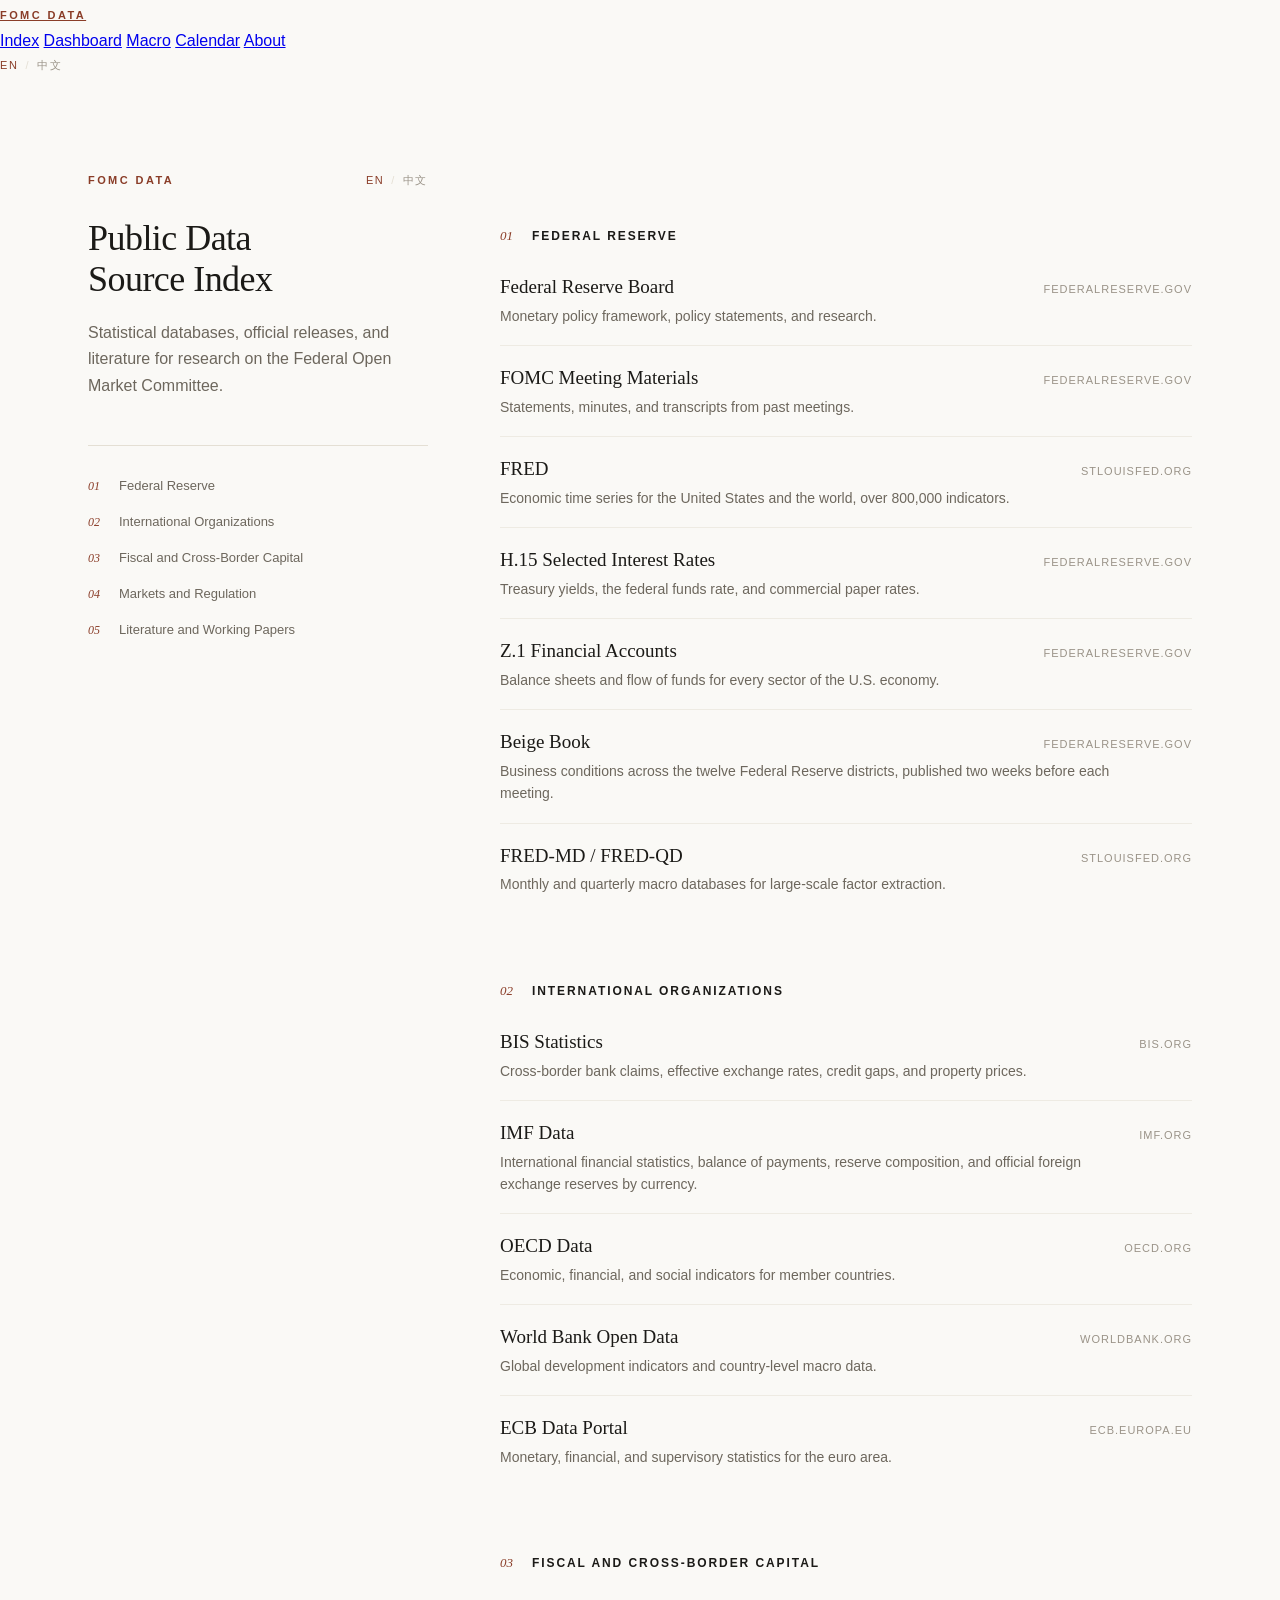
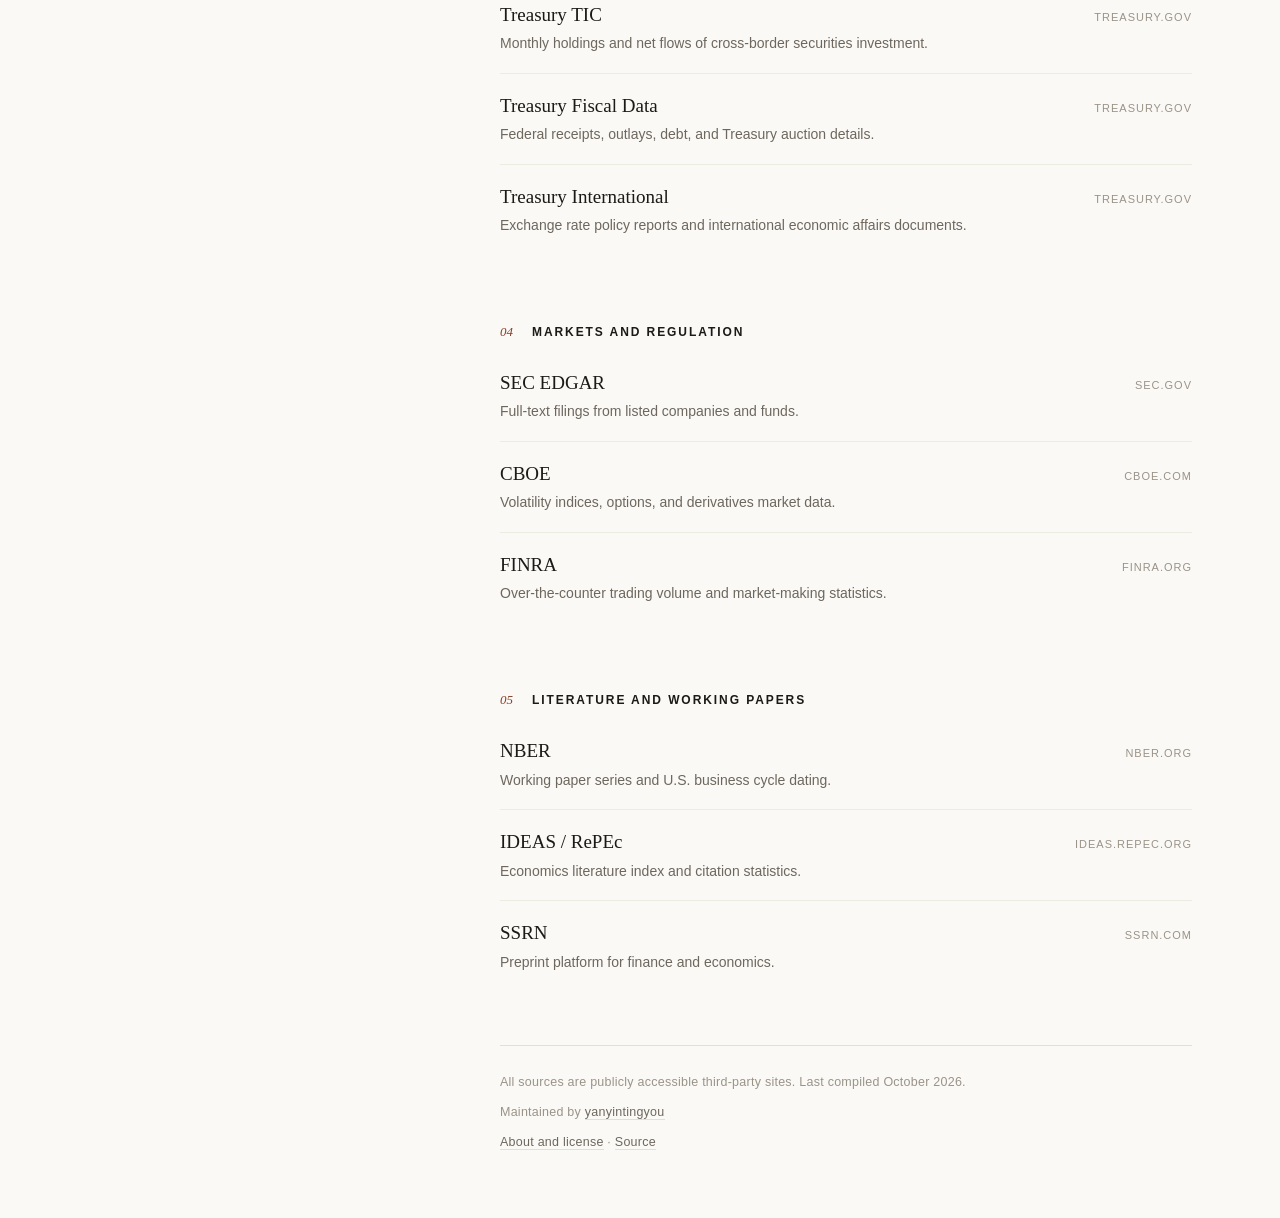
==== commit b3c2d19a: "Allow four series, add FOMC history to 1996, drop the methodology page" ====
--- a/public/index.html
+++ b/public/index.html
@@ -20,7 +20,6 @@
       <a href="/dashboard"><span class="en">Dashboard</span><span class="zh">图表</span></a>
       <a href="/macro"><span class="en">Macro</span><span class="zh">宏观</span></a>
       <a href="/calendar"><span class="en">Calendar</span><span class="zh">日历</span></a>
-      <a href="/methodology"><span class="en">Method</span><span class="zh">方法</span></a>
       <a href="/about"><span class="en">About</span><span class="zh">关于</span></a>
     </nav>
     <div class="lang-switch" role="group" aria-label="Language">
@@ -196,7 +195,7 @@
 <footer>
   <p><span class="en">All sources are publicly accessible third-party sites. Last compiled October 2026.</span><span class="zh">以上均为公开可访问的第三方来源 · 最后整理于 2026 年 10 月</span></p>
   <p class="credit"><span class="en">Maintained by <a href="https://github.com/yanyintingyou">yanyintingyou</a></span><span class="zh">由 <a href="https://github.com/yanyintingyou">yanyintingyou</a> 维护</span></p>
-  <p><a href="/methodology"><span class="en">Methodology</span><span class="zh">指标方法</span></a> · <a href="/about"><span class="en">About and license</span><span class="zh">关于与许可</span></a> · <a href="https://github.com/yanyintingyou/fomcdata-site"><span class="en">Source</span><span class="zh">源码</span></a></p>
+  <p><a href="/about"><span class="en">About and license</span><span class="zh">关于与许可</span></a> · <a href="https://github.com/yanyintingyou/fomcdata-site"><span class="en">Source</span><span class="zh">源码</span></a></p>
 </footer>
 
 </div>
